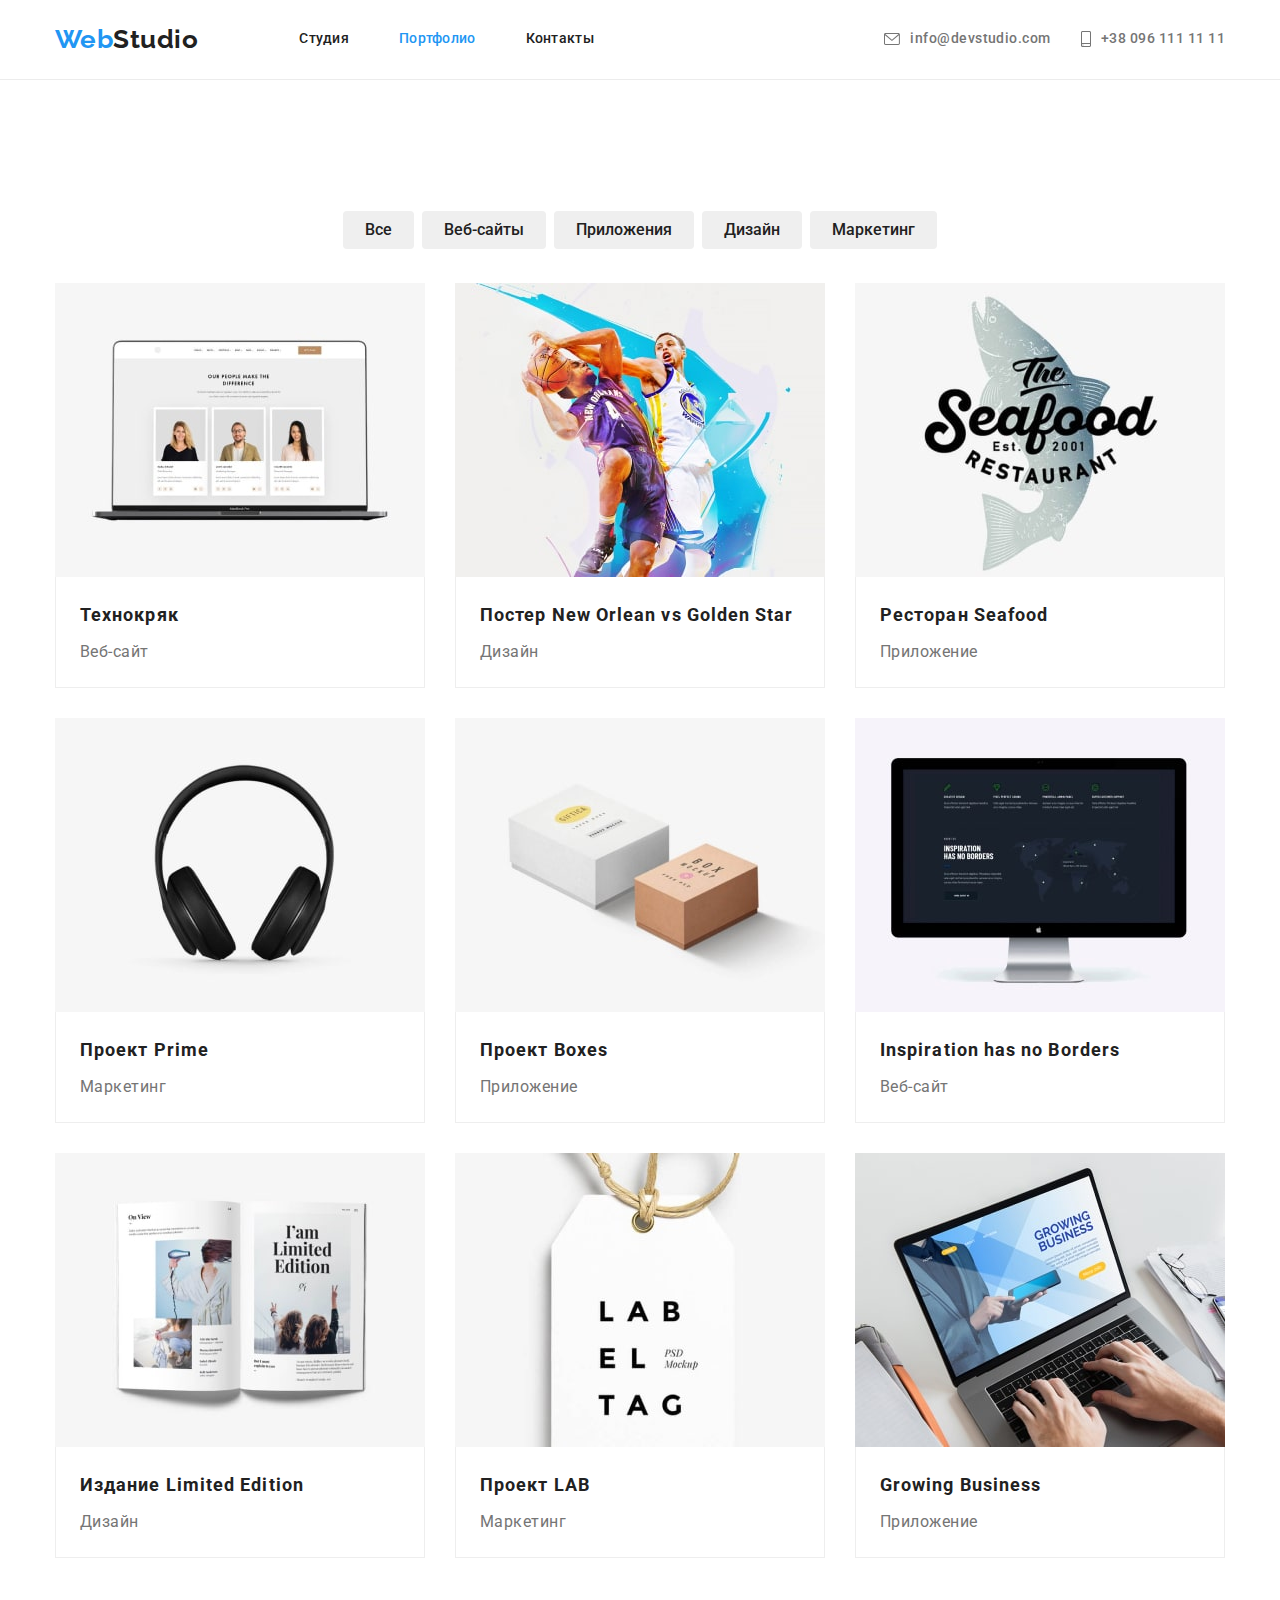
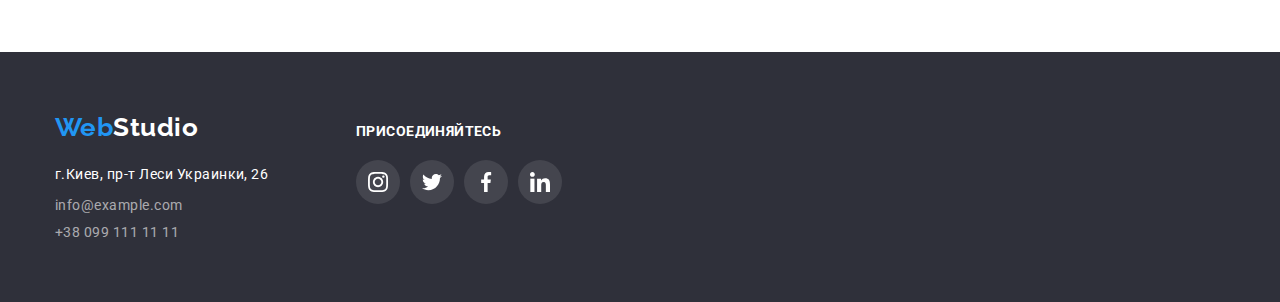
==== portfolio.html @ c09bba97 "додає початкові файли" ====
<!DOCTYPE html>
<html lang="ru">

<head>
    <meta charset="UTF-8">
    <meta http-equiv="X-UA-Compatible" content="IE=edge">
    <meta name="viewport" content="width=device-width, initial-scale=1.0">
    <title>WebStudio</title>
    <link
        href="https://fonts.googleapis.com/css2?family=Raleway:wght@400;700&family=Roboto:wght@400;500;700;900&display=swap"
        rel="stylesheet">
    <link rel="stylesheet" href="https://cdnjs.cloudflare.com/ajax/libs/modern-normalize/1.1.0/modern-normalize.min.css">
    <link rel="stylesheet" href="./css/styles.css">
</head>

<body>
    <header class="header">
        <div class="container flex">
            <nav class="site-nav">
                <a href="#" class="logo">Web<span class="span">Studio</span></a>
                <ul class="list list-nav">
                    <li class="list-item"><a href="./index.html" class="link ">Студия</a></li>
                    <li class="list-item"><a href="./portfolio.html" class="link current">Портфолио</a></li>
                    <li class="list-item"><a href="" class="link ">Контакты</a></li>
                </ul>
            </nav>
            <ul class="list info">
                <li class="list-item-email"><a href="mailto:info@devstudio.com" class="email"><svg class="icon-email"
                            width="16" height="12">
                            <use href="./images/icons.svg#icon-envelope"></use>
                        </svg>info@devstudio.com</a>
                </li>
                <li class="list-item-tel"><a href="tel:+380961111111" class="tel"><svg class="icon-tel" width="10"
                            height="16">
                            <use href="./images/icons.svg#icon-smartphone"></use>
                        </svg>+38 096 111 11 11</a></li>
            </ul>
        </div>
    </header>
    <main>
        <section class="section portfolio">
            <div class="container">
                <h1 class="hide">Мои роботы</h1>
                <ul class="list box">
                    <li class="portfolio-item"><button class="portfolio-btn" type="button">Все</button></li>
                    <li class="portfolio-item"><button class="portfolio-btn" type="button">Веб-сайты</button></li>
                    <li class="portfolio-item"><button class="portfolio-btn" type="button">Приложения</button></li>
                    <li class="portfolio-item"><button class="portfolio-btn" type="button">Дизайн</button></li>
                    <li class="portfolio-item"><button class="portfolio-btn" type="button">Маркетинг</button></li>
                </ul>

                <ul class="portfolio-list"> 
                    <li class="item-portfolio">
                        <a class="portfolio-link" href="#">
                            <img src="./images/portfolio-img1-min.jpg" alt="фото ноутбук з відкритим сайтом"
                            width="370">
                            <div class="portfolio-div">
                                <h2 class="portfolio-cardtitle" >Технокряк</h2>
                                <p class="portfolio-subtitle">Веб-сайт</p>
                            </div>
                        </a>
                    </li>

                    <li class="item-portfolio">
                        <a class="portfolio-link" href="#">
                            <img src="./images/portfolio-img2-min.jpg" alt="фото гра в баскетбол"
                            width="370">
                            <div class="portfolio-div">
                                <h2 class="portfolio-cardtitle">Постер New Orlean vs Golden Star</h2>
                                <p class="portfolio-subtitle">Дизайн</p>
                            </div>
                        </a>
                    </li>

                    <li class="item-portfolio">
                        <a class="portfolio-link" href="#">
                            <img src="./images/portfolio-img3-min.jpg" alt="фото лого ресторану Seabood"
                            width="370">
                            <div class="portfolio-div">
                                <h2 class="portfolio-cardtitle">Ресторан Seafood</h2>
                                <p class="portfolio-subtitle">Приложение</p>
                            </div>
                        </a>
                        </li>

                    <li class="item-portfolio">
                        <a class="portfolio-link" href="#">
                            <img src="./images/portfolio-img4-min.jpg" alt="фото навушники"
                            width="370">
                            <div class="portfolio-div">
                                <h2 class="portfolio-cardtitle">Проект Prime</h2>
                                <p class="portfolio-subtitle">Маркетинг</p>
                            </div>
                        </a>
                    </li>

                    <li class="item-portfolio">
                        <a class="portfolio-link" href="#">
                            <img src="./images/portfolio-img5-min.jpg" alt="фото продукції Borders"
                            width="370">
                            <div class="portfolio-div">
                                <h2 class="portfolio-cardtitle">Проект Boxes</h2>
                                <p class="portfolio-subtitle">Приложение</p>
                            </div>
                        </a>
                    </li>

                    <li class="item-portfolio">
                        <a  class="portfolio-link"href="#">
                            <img src="./images/portfolio-img6-min.jpg" alt="фото чорний монітор"
                            width="370">
                            <div class="portfolio-div">
                                <h2 class="portfolio-cardtitle">Inspiration has no Borders</h2>
                                <p class="portfolio-subtitle">Веб-сайт</p>
                            </div>
                        </a>
                    </li>

                    <li class="item-portfolio">
                        <a class="portfolio-link" href="#">
                            <img src="./images/portfolio-img7-min.jpg" alt="фото відкрита книга"
                            width="370">
                            <div class="portfolio-div">
                                <h2 class="portfolio-cardtitle">Издание Limited Edition</h2>
                                <p class="portfolio-subtitle">Дизайн</p>
                            </div>
                        </a>
                    </li>

                    <li class="item-portfolio">
                        <a class="portfolio-link"href="#">
                            <img src="./images/portfolio-img8-min.jpg" alt="фото проект LAB"
                            width="370">
                        <div class="portfolio-div">
                            <h2 class="portfolio-cardtitle">Проект LAB</h2>
                            <p class="portfolio-subtitle">Маркетинг</p>
                        </div>
                    </a>        
                    </li>

                    <li class="item-portfolio">
                        <a class="portfolio-link"href="#">
                            <img src="./images/portfolio-img9-min.jpg" alt="фото відкритий ноутбук"
                            width="370">
                            <div class="portfolio-div">
                                <h2 class="portfolio-cardtitle">Growing Business</h2>
                                <p class="portfolio-subtitle">Приложение</p>
                            </div>
                        </a>
                    </li>
                </ul>
            </div>
        </section>
    </main>

<footer class="footer">
    <div class="container footer-content">
        <div class="div-address">
            <a href="#" class="logo logofooter">Web<span class="footer-span">Studio</span></a>
            <address class="address">
                <ul class="list list-footer">
                    <li class="item">
                        <a class="footer-map" href="https://goo.gl/maps/N1noX98GKhdZ1aD3A" target="_blank"
                            rel="noopener noreferrer nofollow ">г.Киев, пр-т Леси Украинки, 26
                        </a>
                    </li>
                    <li class="item">
                        <a class="footer-mail" href="mailto:info@devstudio.com">info@example.com
                        </a>
                    </li>
                    <li class="item">
                        <a class="footer-tel" href="tel:+380961111111">+38 099 111 11 11
                        </a>
                    </li>
                </ul>
            </address>
        </div>

        <div class="network">
            <p class="network-subtitle">присоединяйтесь</p>
            <ul class="portrait-list">
                <li class="portrait-item">
                    <a href="" class="portrait-link footer-linknetwork">
                        <svg class="portrait-icon footer-icon" widht="20" height="20">
                            <use href="./images/icons.svg#icon-instagram"></use>
                        </svg>
                    </a>
                </li>
                <li class="portrait-item">
                    <a href="" class="portrait-link footer-linknetwork">
                        <svg class="portrait-icon footer-icon" widht="20" height="20">
                            <use href="./images/icons.svg#icon-twitter"></use>
                        </svg>
                    </a>
                </li>
                <li class="portrait-item">
                    <a href="" class="portrait-link footer-linknetwork">
                        <svg class="portrait-icon footer-icon" widht="20" height="20">
                            <use href="./images/icons.svg#icon-facebook"></use>
                        </svg>
                    </a>
                </li>
                <li class="portrait-item">
                    <a href="" class="portrait-link footer-linknetwork">
                        <svg class="portrait-icon footer-icon" widht="20" height="20">
                            <use href="./images/icons.svg#icon-linkedin"></use>
                        </svg>
                    </a>
                </li>
            </ul>
        </div>
    </div>
</footer>
</body>

</html>
---- css/styles.css ----
:root {
  --primery-text-color: #212121;
  --auxiliary-text-color: #757575;
  --white-text: #ffffff;
  --hover-color: #2196f3;
  --hero-footer-color: #2f303a;
  --background-color: #e5e5e5;
  --auxiliary-background-color: #f5f4fa;
  --      
}
p,
h1,
h2,
h3,
h4,
h5,
h6 {
  margin: 0;
}

ul {
  margin: 0;
  padding: 0;
}

img {
  display: block;
}

button {
  cursor: pointer;
}

body {
  color: var(--primery-text-color);
  background-color: var(--white-text);

  font-family: 'Roboto', sans-serif;
  letter-spacing: 0.03em;
}
div {

  /* outline: 2px solid red; */
}

/* #E5E5E5;   основний колір фону */
/* #F5F4FA;  допоміжний колір фону */
/* #212121;  колір основного тексту */
/* #757575;  колір допоміжного тексту */
/* #FFFFFF; білий */
/* #2196F3; синій */
/* rgba(255, 255, 255, 0.6);  колір mail, tel */
/* #2F303A;  колір hero+footer */

/* Logo */

.header {
  background-color: var(--white-text);
  padding: 24px 0 24px;
  border-bottom: 1px solid rgba(236, 236, 236, 1);
}

.section {
  padding-bottom: 94px;
  padding-top: 94px;
}

/* overlay */

.overlay {
  max-width: 1600px;
  height: 600px;
  margin-left: auto;
  margin-right: auto;
  background-color: #c4c4c4;

  background-image: linear-gradient(
      rgba(47, 48, 58, 0.4),
      rgba(47, 48, 58, 0.4)
    ),
    url('../images/overlay.jpg');

  background-repeat: no-repeat;
  background-position: center;
  background-size: cover;
}
.container {
  width: 1200px;
  padding-left: 15px;
  padding-right: 15px;
  margin: 0 auto;

  /* outline: 2px solid red; */
}
.flex {
  display: flex;
  align-items: center;
}

.site-nav {
  display: flex;
  align-items: center;
}
.list {
  list-style: none;
}
.list-about {
  display: flex;
}

.list-nav {
  display: flex;
}
.info {
  display: flex;
  list-style: none;

  margin-left: auto;
}
/*відступи між пунктами меню */
.list-item:not(:last-child) {
  margin-right: 50px;
}

.logo {
  display: inline-block;
  /* padding: 24px 0 24px; */
  margin-right: 101px;

  color: var(--hover-color);

  font-family: 'Raleway', sans-serif;
  font-weight: 700;
  font-size: 26px;
  line-height: 1.19;
  text-decoration: none;
}

.span {
  display: inline-block;

  color: var(--primery-text-color);

  font-size: 26px;
}

.link {
  display: block;
  color: var(--primery-text-color);

  font-weight: 500;
  font-size: 14px;
  line-height: 1.14;
  letter-spacing: 0.02em;
  text-decoration: none;
}

.current {
  color: var(--hover-color);
}

.link:hover,
.link:focus {
  color: var(--hover-color);
}

.email,
.tel {
  color: var(--auxiliary-text-color);

  font-weight: 500;
  font-size: 14px;
  line-height: 1.14;
  text-decoration: none;
}

.info {
display: flex;

}

.email {
  margin-right: 30px;
  display: flex;
  align-items: center;
  justify-content: center;
  
}

.icon-email {
  fill: var(--auxiliary-text-color);
  margin-right: 10px;
 
  display: block;
}

.email:hover ,
.email:focus {
color: var(--hover-color);
}

.email:hover .icon-email,
.email:focus .icon-email{
fill: #2196F3;
}



.tel {
  display: flex;
  align-items: center;
}

.tel:hover .icon-tel {
fill: #2196F3;
}

.icon-tel {
  fill: var(--auxiliary-text-color);
  width: 10px;
  height: 16px;
  margin-right: 10px;
  
  display: block;
}

.tel:hover .icon-tel,
.tel:focus .icon-tel {
  fill: #2196F3;
}

.tel:hover,
.tel:focus {
  color: var(--hover-color);
}

/* Hero */
.hero {
  padding: 0;
}

.hero-title {
  margin-bottom: 30px;
  padding-top: 200px;
  color: var(--white-text);

  text-transform: uppercase;
  font-weight: 900;
  font-size: 44px;
  line-height: 1.36;
  text-align: center;
  letter-spacing: 0.06em;
}

.hero-button {
  min-width: 100px;
  display: block;
  margin: 0 auto;
  padding: 10px 32px;

  color: var(--white-text);
  background-color: var(--hover-color);

  font-family: inherit;
  font-weight: 700;
  font-size: 16px;
  line-height: 1.87;
  text-align: center;

  cursor: pointer;
  border-radius: 4px;
  border: 0;
}

.hero-button:hover,
.hero-button:focus {
  color: var(--auxiliary-text-color);
}

/* section 1 index  about*/

.about-icon {
  width: 270px;
  height: 120px;
  background-color: #F5F4FA;
  display: flex;
  justify-content: center;
  align-items: center;
  margin-bottom: 30px;
  border-radius: 4px;
}

.about {
  padding-bottom: 0;
}

.desc {
  width: 270px;
}
.desc:not(:last-child) {
  margin-right: 30px;
}

.list-itms-subtitle {
  margin-bottom: 10px;

  font-weight: 700;
  font-size: 14px;
  line-height: 1.14;
  text-transform: uppercase;
}

.list-items-text {
  color: var(--auxiliary-text-color);
  font-size: 14px;
  line-height: 1.71;
}

/* section 2 index*/

.section-title {
  margin-bottom: 50px;

  font-weight: 700;
  font-size: 36px;
  line-height: 1.17;
  text-align: center;
}

/* section 3 index*/

.list-portrait {
  display: flex;
}

.portrait {
  padding: 30px 0;
}

.list-itms-subject {
  margin-bottom: 10px;

  font-weight: 500;
  font-size: 16px;
  line-height: 1.19;
  text-align: center;
}

.section-title-text {
  color: var(--auxiliary-text-color);

  margin-bottom: 16px;

  font-size: 16px;
  line-height: 1.19;
  text-align: center;
} 


.portrait-list {
  display: flex;
  justify-content: center;
  list-style: none;
}
/* відстань між іконками */
.portrait-item + .portrait-item {
  margin-left: 10px;
}

.portrait-link {
  width: 44px;
  height: 44px;

  background-color: var(--white-text);

  border-radius: 50%;
  display: flex;
  align-items: center;
  justify-content: center;
}

/* колір самої іконки */

.portrait-icon {
  fill: #AFB1B8;
  display: block;
}
/* hover посилання */
.portrait-link:hover,
.portrait-link:focus {
 background-color: var(--hover-color);
 }
/* hover посилання самої іконки */
.portrait-link:hover .portrait-icon  {
  fill: var(--white-text);
}
.portrait-link:focus .portrait-icon  {
  fill: var(--white-text);
}

/* section4 picture*/

.pic {
  display: flex;
}

.lict-img {
  width: 370px;
}

.lict-img:not(:last-child) {
  margin-right: 30px;
}

/* section 5 team */
.team {
  padding-top: 94px;
  background-color: var(--auxiliary-background-color);
}

.item-portrait {
  background-color: var(--white-text);
  box-shadow: 0px 1px 3px rgba(0, 0, 0, 0.12), 0px 1px 1px rgba(0, 0, 0, 0.14),
    0px 2px 1px rgba(0, 0, 0, 0.2);
  border-radius: 0px 0px 4px 4px;
}

.item-portrait:not(:last-child) {
  margin-right: 30px;
}

/* section logos */

.logos-items {
  display: flex;
  justify-content: space-between;
}
.logos-link {
  display: block;
  width: 170px;
  height: 92px;
  display: flex;
  justify-content: center;
  align-items: center;

  border: 1px solid #AFB1B8;
box-sizing: border-box;
border-radius: 4px;

}
.logos-link:hover,
.logos-link:focus {
 border-color: var(--hover-color);
 }

.logos-link:hover .logos-icon {
  fill: var(--hover-color);
}
.logos-link:focus .logos-icon {
  fill: var(--hover-color);
}


.logos-icon {
  display: block;
fill: #AFB1B8;
}

/* portfolio */

.box {
  display: flex;
  justify-content: center;
}

.portfolio-item:not(:last-child) {
  margin-right: 8px;
}

.portfolio-btn {
  border: 0;
  border-radius: 4px;

  padding: 6px 22px;
  color: var(--primery-text-color);

  font-weight: 500;
  font-size: 16px;
  line-height: 1.63;
  text-align: center;
  font-family: inherit;

  cursor: pointer;
}

.portfolio-btn:hover,
.portfolio-btn:focus {
  color: var(--white-text);
  background-color: var(--hover-color);
  filter: drop-shadow(0px 4px 4px rgba(0, 0, 0, 0.25));
}

.hide {
  clip-path: polygon(0px 0px, 0px 0px, 0px 0px, 0px 0px);
}

/* сітка портфоліо */

.portfolio-list {
  display: flex;
  flex-wrap: wrap;
  padding-top: 34px;
  }
/* сітка портфоліо */
.item-portfolio {
  list-style: none;
  width: calc((100% - 60px) / 3);
  margin-right: 30px;
  }
/* сітка портфоліо */
.item-portfolio:nth-child(3n) {
  margin-right: 0;
}

.portfolio-cardtitle {
    margin-bottom: 4px;

  color: var(--primery-text-color);

  font-weight: 700;
  font-size: 18px;
  line-height: 2;
  letter-spacing: 0.06em;
}

.item-portfolio:nth-child(-n + 6) {
  margin-bottom: 30px;
}

.portfolio-link {
  text-decoration: none;
  display: block;
}
.portfolio-link:hover,
.portfolio-link:focus {
  box-shadow: 0px 4px 4px rgba(0, 0, 0, 0.25);
}

.portfolio-div {
  padding: 20px 24px;

  border-left: 1px solid rgba(238, 238, 238, 1);
  border-bottom: 1px solid rgba(238, 238, 238, 1);
  border-right: 1px solid rgba(238, 238, 238, 1);
}

.portfolio-subtitle {
  
  color: var(--auxiliary-text-color);

  font-size: 16px;
  line-height: 1.88;
}

/* footer*/

.footer {
  background-color: var(--hero-footer-color);
  padding: 60px 0;
}

.footer-content {
   display: flex;
   align-items: baseline;
  }

  .div-address {
  width: 231px;
  }

.logofooter {
  margin-left: auto;
  margin-right: 0;
  padding: 0;
  margin-bottom: 20px;
}

.item:not(:last-child) {
  margin-bottom: 9px;
}

.footer-span {
  color: var(--white-text);
}

.footer-map {
  color: var(--white-text);

  font-size: 14px;
  line-height: 1.71;
  text-decoration: none;
  font-style: normal;
}

.footer-map:hover,
.footer-map:focus {
  color: var(--hover-color);
}

.footer-mail,
.footer-tel {
  color: rgba(255, 255, 255, 0.6);

  font-size: 14px;
  line-height: 1.71px;
  text-decoration: none;
}

.footer-mail:hover,
.footer-mail:focus {
  color: var(--hover-color);
}

.footer-tel:hover,
.footer-tel:focus {
  color: var(--hover-color);
}

.address {
  font-style: normal;
}

/* network footer */

.network {
 width: 206px;
margin-left: 70px;

}

.network-subtitle {
  color: var(--white-text);

  text-transform: uppercase;
  font-weight: 700;
  font-size: 14px;
  line-height: 1.14;
  text-align: center;
  letter-spacing: 0.03em;

   margin-bottom: 20px;
 
  text-align: left;

}

.footer-linknetwork {
  background-color: rgba(255, 255, 255, 0.1);
 
}

.footer-icon {
 fill: #ffffff;
}
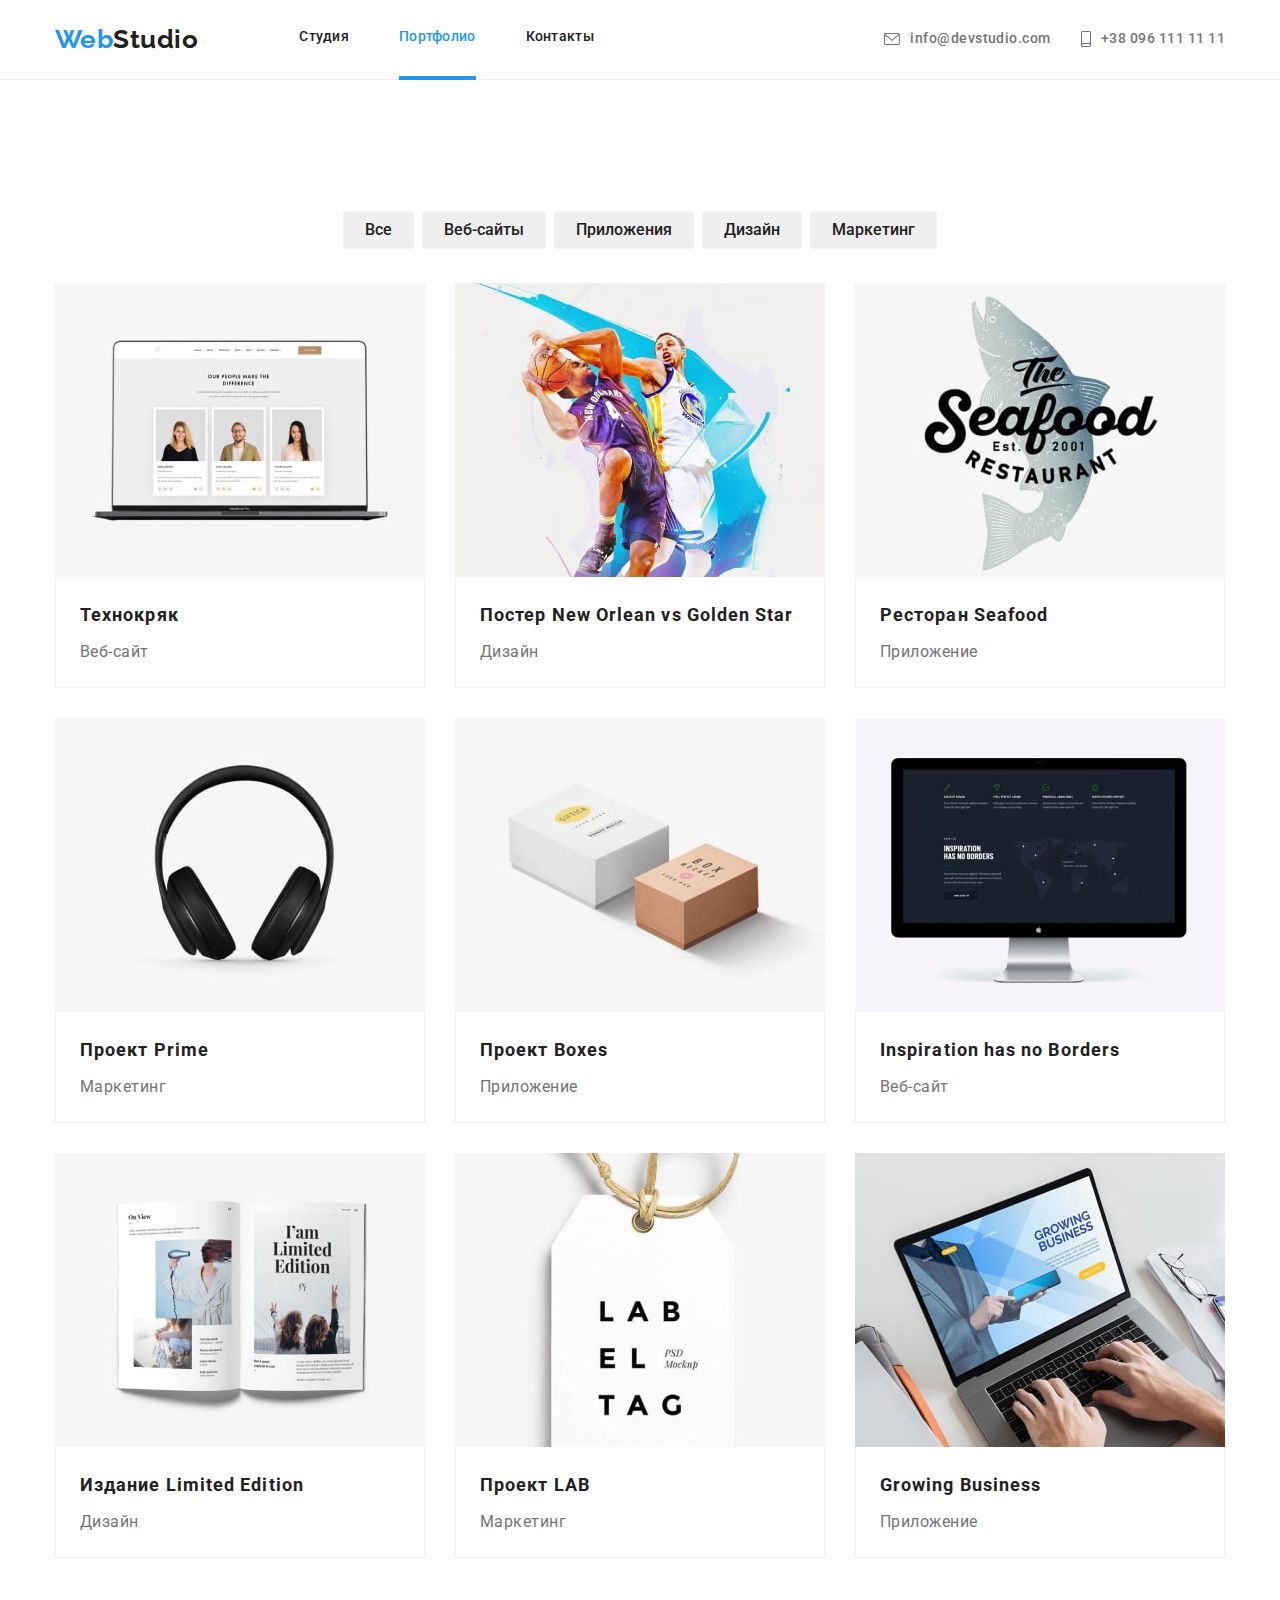
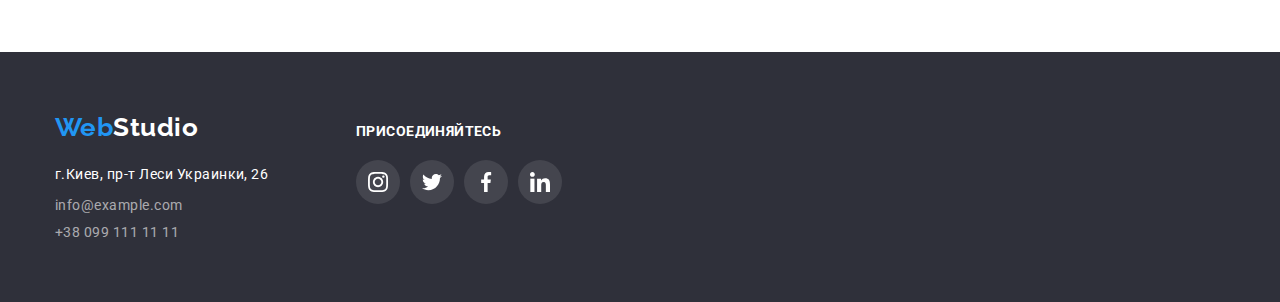
==== commit 2423fa6f: "фіналізує дз5  03 02 2022" ====
--- a/portfolio.html
+++ b/portfolio.html
@@ -51,9 +51,17 @@
 
                 <ul class="portfolio-list"> 
                     <li class="item-portfolio">
-                        <a class="portfolio-link" href="#">
-                            <img src="./images/portfolio-img1-min.jpg" alt="фото ноутбук з відкритим сайтом"
-                            width="370">
+                        
+                        <a class="portfolio-link" href="#">
+                            <div class="link-popup">
+                                <img src="./images/portfolio-img1-min.jpg" alt="фото ноутбук з відкритим сайтом"
+                                    width="370" height="294">
+                                <p class="portfolio-text">Технокряк это современная площадка 
+                                    распространения коронавируса. Компании используют эту
+                                    платформу для цифрового шпионажа и атак на
+                                    защищённые сервера конкурентов.
+                                </p>
+                            </div>
                             <div class="portfolio-div">
                                 <h2 class="portfolio-cardtitle" >Технокряк</h2>
                                 <p class="portfolio-subtitle">Веб-сайт</p>
@@ -63,8 +71,15 @@
 
                     <li class="item-portfolio">
                         <a class="portfolio-link" href="#">
-                            <img src="./images/portfolio-img2-min.jpg" alt="фото гра в баскетбол"
-                            width="370">
+                            <div class="link-popup">
+                                <img src="./images/portfolio-img2-min.jpg" alt="фото гра в баскетбол"
+                                width="370" height="294">
+                                <p class="portfolio-text">Технокряк это современная площадка
+                                    распространения коронавируса. Компании используют эту
+                                    платформу для цифрового шпионажа и атак на
+                                    защищённые сервера конкурентов.
+                                </p>
+                            </div>
                             <div class="portfolio-div">
                                 <h2 class="portfolio-cardtitle">Постер New Orlean vs Golden Star</h2>
                                 <p class="portfolio-subtitle">Дизайн</p>
@@ -74,8 +89,15 @@
 
                     <li class="item-portfolio">
                         <a class="portfolio-link" href="#">
-                            <img src="./images/portfolio-img3-min.jpg" alt="фото лого ресторану Seabood"
-                            width="370">
+                            <div class="link-popup">
+                                <img src="./images/portfolio-img3-min.jpg" alt="фото лого ресторану Seabood"
+                                width="370" height="294">
+                                <p class="portfolio-text">Технокряк это современная площадка
+                                    распространения коронавируса. Компании используют эту
+                                    платформу для цифрового шпионажа и атак на
+                                    защищённые сервера конкурентов.
+                                </p>
+                            </div>
                             <div class="portfolio-div">
                                 <h2 class="portfolio-cardtitle">Ресторан Seafood</h2>
                                 <p class="portfolio-subtitle">Приложение</p>
@@ -85,8 +107,15 @@
 
                     <li class="item-portfolio">
                         <a class="portfolio-link" href="#">
-                            <img src="./images/portfolio-img4-min.jpg" alt="фото навушники"
-                            width="370">
+                            <div class="link-popup">
+                                <img src="./images/portfolio-img4-min.jpg" alt="фото навушники"
+                                width="370" height="294">
+                                <p class="portfolio-text">Технокряк это современная площадка
+                                    распространения коронавируса. Компании используют эту
+                                    платформу для цифрового шпионажа и атак на
+                                    защищённые сервера конкурентов.
+                                </p>
+                            </div>
                             <div class="portfolio-div">
                                 <h2 class="portfolio-cardtitle">Проект Prime</h2>
                                 <p class="portfolio-subtitle">Маркетинг</p>
@@ -96,8 +125,15 @@
 
                     <li class="item-portfolio">
                         <a class="portfolio-link" href="#">
-                            <img src="./images/portfolio-img5-min.jpg" alt="фото продукції Borders"
-                            width="370">
+                            <div class="link-popup">
+                                <img src="./images/portfolio-img5-min.jpg" alt="фото продукції Borders"
+                                width="370" height="294">
+                                <p class="portfolio-text">Технокряк это современная площадка
+                                    распространения коронавируса. Компании используют эту
+                                    платформу для цифрового шпионажа и атак на
+                                    защищённые сервера конкурентов.
+                                </p>
+                            </div>
                             <div class="portfolio-div">
                                 <h2 class="portfolio-cardtitle">Проект Boxes</h2>
                                 <p class="portfolio-subtitle">Приложение</p>
@@ -107,8 +143,15 @@
 
                     <li class="item-portfolio">
                         <a  class="portfolio-link"href="#">
-                            <img src="./images/portfolio-img6-min.jpg" alt="фото чорний монітор"
-                            width="370">
+                            <div class="link-popup">
+                                <img src="./images/portfolio-img6-min.jpg" alt="фото чорний монітор"
+                                width="370" height="294">
+                                <p class="portfolio-text">Технокряк это современная площадка
+                                    распространения коронавируса. Компании используют эту
+                                    платформу для цифрового шпионажа и атак на
+                                    защищённые сервера конкурентов.
+                                </p>
+                            </div>
                             <div class="portfolio-div">
                                 <h2 class="portfolio-cardtitle">Inspiration has no Borders</h2>
                                 <p class="portfolio-subtitle">Веб-сайт</p>
@@ -118,8 +161,15 @@
 
                     <li class="item-portfolio">
                         <a class="portfolio-link" href="#">
-                            <img src="./images/portfolio-img7-min.jpg" alt="фото відкрита книга"
-                            width="370">
+                            <div class="link-popup">
+                                <img src="./images/portfolio-img7-min.jpg" alt="фото відкрита книга"
+                                width="370" height="294">
+                                <p class="portfolio-text">Технокряк это современная площадка
+                                    распространения коронавируса. Компании используют эту
+                                    платформу для цифрового шпионажа и атак на
+                                    защищённые сервера конкурентов.
+                                </p>
+                            </div>
                             <div class="portfolio-div">
                                 <h2 class="portfolio-cardtitle">Издание Limited Edition</h2>
                                 <p class="portfolio-subtitle">Дизайн</p>
@@ -129,19 +179,33 @@
 
                     <li class="item-portfolio">
                         <a class="portfolio-link"href="#">
-                            <img src="./images/portfolio-img8-min.jpg" alt="фото проект LAB"
-                            width="370">
-                        <div class="portfolio-div">
-                            <h2 class="portfolio-cardtitle">Проект LAB</h2>
-                            <p class="portfolio-subtitle">Маркетинг</p>
-                        </div>
-                    </a>        
+                            <div class="link-popup">
+                                <img src="./images/portfolio-img8-min.jpg" alt="фото проект LAB"
+                                width="370" height="294">
+                                <p class="portfolio-text">Технокряк это современная площадка
+                                    распространения коронавируса. Компании используют эту
+                                    платформу для цифрового шпионажа и атак на
+                                    защищённые сервера конкурентов.
+                                </p>
+                            </div>
+                            <div class="portfolio-div">
+                                <h2 class="portfolio-cardtitle">Проект LAB</h2>
+                                <p class="portfolio-subtitle">Маркетинг</p>
+                            </div>
+                        </a>        
                     </li>
 
                     <li class="item-portfolio">
                         <a class="portfolio-link"href="#">
-                            <img src="./images/portfolio-img9-min.jpg" alt="фото відкритий ноутбук"
-                            width="370">
+                            <div class="link-popup">
+                                <img src="./images/portfolio-img9-min.jpg" alt="фото відкритий ноутбук"
+                                width="370"height="294">
+                                <p class="portfolio-text">Технокряк это современная площадка
+                                    распространения коронавируса. Компании используют эту
+                                    платформу для цифрового шпионажа и атак на
+                                    защищённые сервера конкурентов.
+                                </p>
+                            </div>
                             <div class="portfolio-div">
                                 <h2 class="portfolio-cardtitle">Growing Business</h2>
                                 <p class="portfolio-subtitle">Приложение</p>
--- a/css/styles.css
+++ b/css/styles.css
@@ -65,7 +65,7 @@
   padding-top: 94px;
 }
 
-/* overlay */
+/* фото ГЕРОЙ */
 
 .overlay {
   max-width: 1600px;
@@ -153,6 +153,19 @@
   line-height: 1.14;
   letter-spacing: 0.02em;
   text-decoration: none;
+
+  transition: color 250ms cubic-bezier(0.4, 0, 0.2, 1);
+}
+
+ .current::after {
+  content:'';
+  display: block;
+  width: 100%;
+  height: 4px;
+  background-color: var(--hover-color);;
+  position: relative;
+  left: 0;
+  bottom: -31px;
 }
 
 .current {
@@ -185,6 +198,7 @@
   align-items: center;
   justify-content: center;
   
+  transition: color 250ms cubic-bezier(0.4, 0, 0.2, 1);
 }
 
 .icon-email {
@@ -192,6 +206,8 @@
   margin-right: 10px;
  
   display: block;
+
+  transition: fill 250ms cubic-bezier(0.4, 0, 0.2, 1);
 }
 
 .email:hover ,
@@ -209,6 +225,7 @@
 .tel {
   display: flex;
   align-items: center;
+  transition: color 250ms cubic-bezier(0.4, 0, 0.2, 1);
 }
 
 .tel:hover .icon-tel {
@@ -222,6 +239,8 @@
   margin-right: 10px;
   
   display: block;
+
+  transition: fill 250ms cubic-bezier(0.4, 0, 0.2, 1);
 }
 
 .tel:hover .icon-tel,
@@ -270,6 +289,8 @@
   cursor: pointer;
   border-radius: 4px;
   border: 0;
+
+  transition: color 250ms cubic-bezier(0.4, 0, 0.2, 1);
 }
 
 .hero-button:hover,
@@ -377,6 +398,8 @@
   display: flex;
   align-items: center;
   justify-content: center;
+
+  transition: background-color 250ms cubic-bezier(0.4, 0, 0.2, 1);
 }
 
 /* колір самої іконки */
@@ -384,6 +407,8 @@
 .portrait-icon {
   fill: #AFB1B8;
   display: block;
+
+   transition: fill 250ms cubic-bezier(0.4, 0, 0.2, 1);
 }
 /* hover посилання */
 .portrait-link:hover,
@@ -403,9 +428,29 @@
 .pic {
   display: flex;
 }
+.pic-title {
+  width: 100%;
+  height: 70px;
+
+  padding:  27px 80px;
+
+ font-weight: 700;
+ font-size: 14px;
+ line-height: 1.14;
+ text-align: center;
+ text-transform: uppercase;
+ color: var(--white-text);
+ background-color: rgba(47, 48, 58, 0.8);
+
+ position: absolute;
+ left: 0;
+ bottom: 0;
+
+}
 
 .lict-img {
   width: 370px;
+  position: relative;
 }
 
 .lict-img:not(:last-child) {
@@ -444,9 +489,10 @@
   align-items: center;
 
   border: 1px solid #AFB1B8;
-box-sizing: border-box;
-border-radius: 4px;
-
+  box-sizing: border-box;
+  border-radius: 4px;
+
+  transition: border-color 250ms cubic-bezier(0.4, 0, 0.2, 1);
 }
 .logos-link:hover,
 .logos-link:focus {
@@ -463,7 +509,9 @@
 
 .logos-icon {
   display: block;
-fill: #AFB1B8;
+  fill: #AFB1B8;
+
+  transition: fill 250ms cubic-bezier(0.4, 0, 0.2, 1);
 }
 
 /* portfolio */
@@ -491,6 +539,10 @@
   font-family: inherit;
 
   cursor: pointer;
+
+  transition: color 250ms cubic-bezier(0.4, 0, 0.2, 1),
+  background-color 250ms cubic-bezier(0.4, 0, 0.2, 1),
+  filter 250ms cubic-bezier(0.4, 0, 0.2, 1);
 }
 
 .portfolio-btn:hover,
@@ -540,6 +592,8 @@
 .portfolio-link {
   text-decoration: none;
   display: block;
+
+  transition: box-shadow 250ms cubic-bezier(0.4, 0, 0.2, 1);
 }
 .portfolio-link:hover,
 .portfolio-link:focus {
@@ -561,6 +615,35 @@
   font-size: 16px;
   line-height: 1.88;
 }
+
+ /* синій оверлей */
+
+
+ .item-portfolio:hover .portfolio-text {
+transform: translateY(0);
+ }
+
+.link-popup {
+  position: relative;
+  overflow: hidden;
+}
+
+.portfolio-text {
+  position: absolute;
+  top: 0;
+  left: 0;
+  background-color: rgba(33, 150, 243, 0.9);
+  height: 100%;
+  
+  padding: 63px 24px;
+  font-size: 18px;
+  line-height: 1.55;
+  color: var(--white-text);
+
+  transform: translateY(100%);
+  transition: transform 250ms cubic-bezier(0.4, 0, 0.2, 1);
+ }
+
 
 /* footer*/
 
@@ -600,6 +683,8 @@
   line-height: 1.71;
   text-decoration: none;
   font-style: normal;
+
+  transition: color 250ms cubic-bezier(0.4, 0, 0.2, 1);
 }
 
 .footer-map:hover,
@@ -614,6 +699,8 @@
   font-size: 14px;
   line-height: 1.71px;
   text-decoration: none;
+
+  transition: color 250ms cubic-bezier(0.4, 0, 0.2, 1);
 }
 
 .footer-mail:hover,
@@ -662,3 +749,75 @@
 .footer-icon {
  fill: #ffffff;
 }
+  
+/* backdrop */
+
+.backdrop {
+ width: 100vw;
+ height: 100vh;
+ background-color: rgba(0, 0, 0, 0.2);
+ position: fixed;
+ top: 0;
+ transition: opacity 500ms, visibility 500ms;
+}
+
+.is-hidden .modal {
+  transform: rotate(-300deg) scale(0.5);
+}
+
+/* modal */
+
+.modal {
+  width: 528px;
+  height: 581px;
+  background-color: #ffffff;
+   box-shadow: 0px 1px 3px rgba(0, 0, 0, 0.12), 0px 1px 1px rgba(0, 0, 0, 0.14), 0px 2px 1px rgba(0, 0, 0, 0.2);
+  border-radius: 4px;
+  position: absolute;
+  top: 50%;
+  left: 50%;
+  transform: translate(-50%, -50%) rotate(0) scale(1); 
+  transition: transform 500ms;
+} 
+
+.button-icon {
+  width: 30px;
+  height: 30px;
+
+  position: absolute;
+  top: 8px;
+  right: 8px;
+  border: 1px solid rgba(0, 0, 0, 0.1);
+  box-sizing: border-box;
+  border-radius: 50px;
+  background-color: #ffffff;
+  transition: border-color 250ms cubic-bezier(0.4, 0, 0.2, 1);
+}
+
+.button-icon:hover, 
+.button-icon:focus {
+  border-color: var(--hover-color);
+}
+
+.modal-button-icon {
+  fill: #000000;
+  transition: fill 250ms cubic-bezier(0.4, 0, 0.2, 1);
+}
+
+.button-icon:hover 
+ .modal-button-icon {
+  fill: var(--hover-color);
+}
+
+.button-icon:focus 
+ .modal-button-icon {
+  fill: var(--hover-color);
+}
+
+/* скривання модалки */
+
+.is-hidden {
+  opacity: 0;
+  pointer-events: none;
+  visibility: hidden;
+}